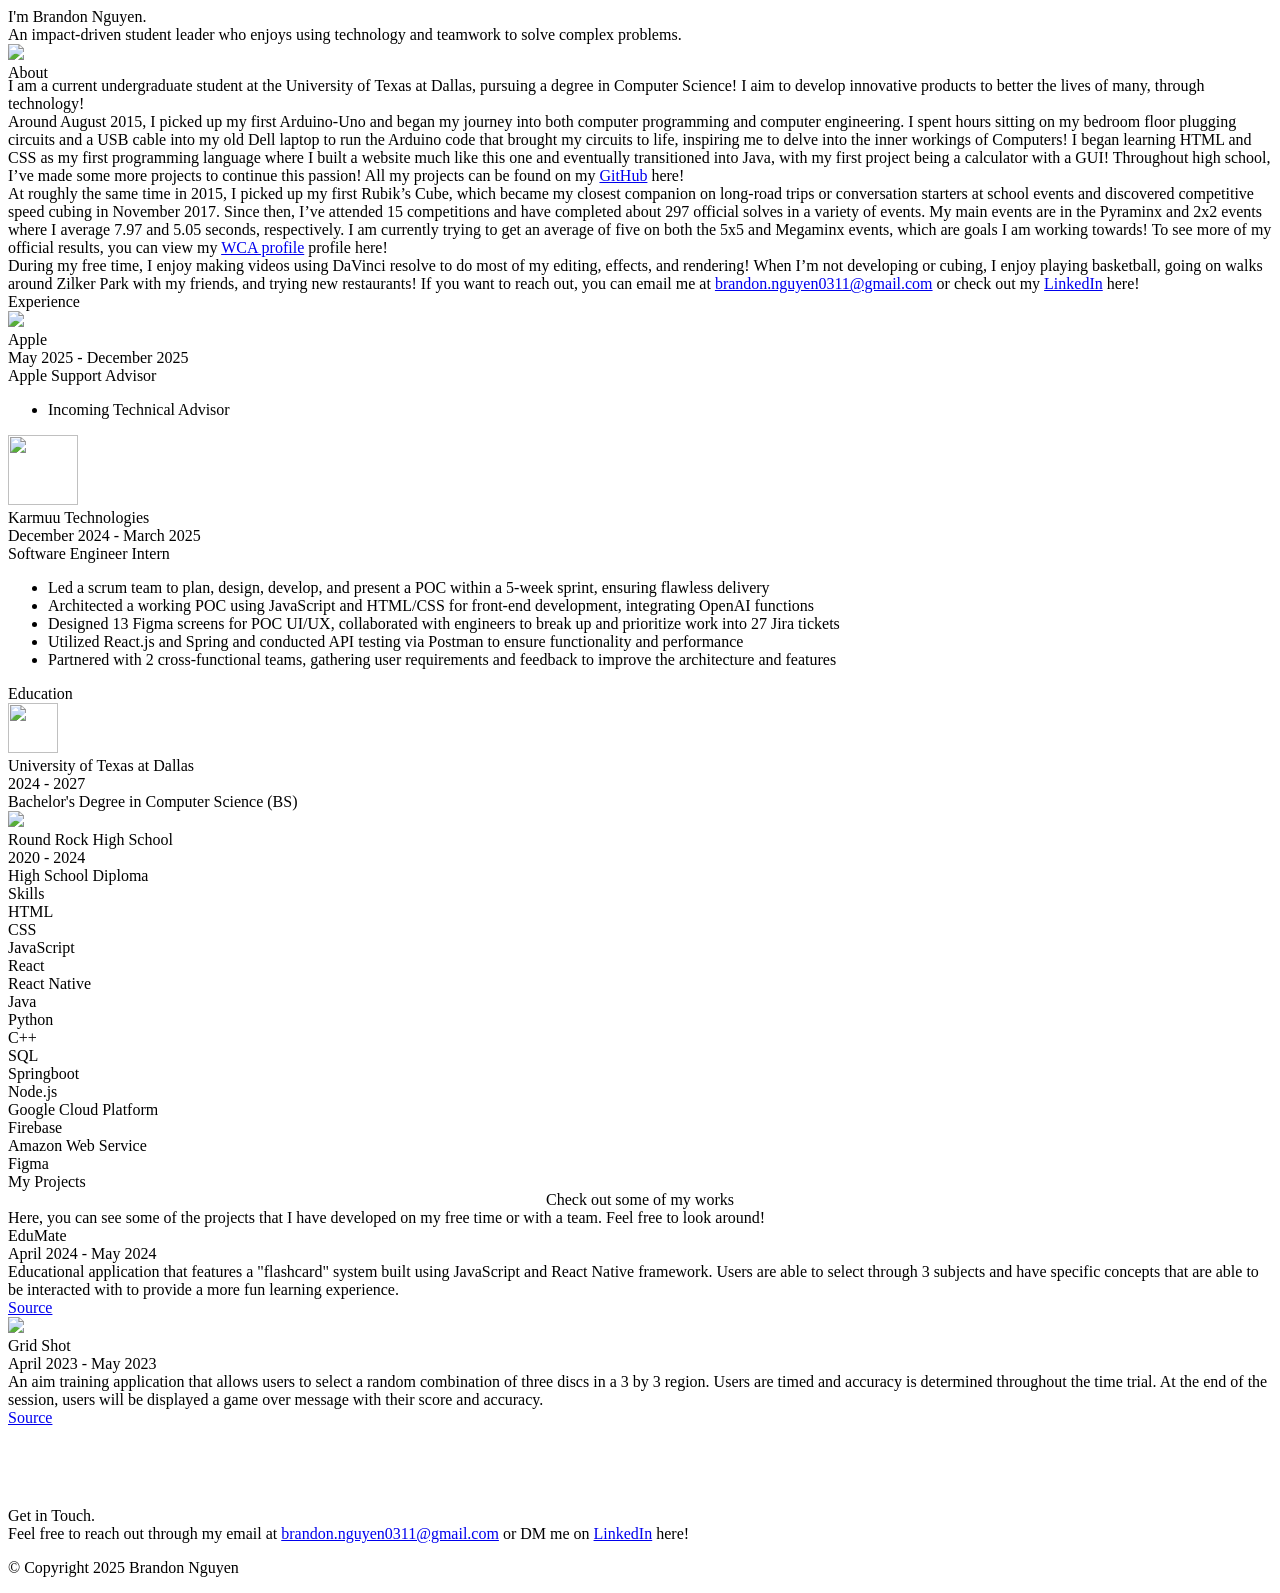
==== index.html @ 34a8ba46 "Update index.html" ====
<!DOCTYPE html>
<html lang="en">
<head>
  <meta charset="UTF-8" />
  <meta name="viewport" content="width=device-width, initial-scale=1.0" />
  <meta http-equiv="X-UA-Compatible" content="IE=edge" />
  <title>Brandon's Website</title>
  <link rel="stylesheet" href="styles.css" />
  <link rel="preconnect" href="https://fonts.googleapis.com">
<link rel="preconnect" href="https://fonts.gstatic.com" crossorigin>
<link href="https://fonts.googleapis.com/css2?family=Geist:wght@100..900&family=Inter:ital,opsz,wght@0,14..32,100..900;1,14..32,100..900&family=Playwrite+IT+Trad:wght@100..400&family=Roboto:ital,wght@0,100..900;1,100..900&display=swap" rel="stylesheet">

<body>

  <div class="about">

    <div class="enclosedAbout">
        <div class="boxed">
            <div class="aboutHeader">
                I'm Brandon Nguyen.
            </div>
            
            <div class="brief">
                An impact-driven student leader who enjoys using technology and teamwork to solve complex problems.
            </div>
        </div>

        <div class="photo">
            <img src="myimage.jpg" width = "300" class="photo">
        </div>
    </div>

    <div class="header" style="margin-bottom: -.3rem;">
        About
    </div>

    <div class="aboutMe">
        I am a current undergraduate student at the University of Texas at Dallas, pursuing a degree in 
        Computer Science! I aim to develop innovative products to better the lives of many, through technology!
    </div>

    <div class="aboutMe">
        Around August 2015, I picked up my first Arduino-Uno and began my journey into both computer programming and 
        computer engineering. I spent hours sitting on my bedroom floor plugging circuits and a USB cable into my old 
        Dell laptop to run the Arduino code that brought my circuits to life, inspiring me to delve into the inner workings 
        of Computers! I began learning HTML and CSS as my first programming language where I built a website much like this 
        one and eventually transitioned into Java, with my first project being a calculator with a GUI! Throughout high school, 
        I’ve made some more projects to continue this passion! All my projects can be found on my <a href="https://github.com/brandonnguyen11">GitHub</a> here!

    </div>

    <div class="aboutMe">
        At roughly the same time in 2015, I picked up my first Rubik’s Cube, which became my closest companion on long-road trips 
or conversation starters at school events and discovered competitive speed cubing in November 2017. Since then, I’ve attended 15 
competitions and have completed about 297 official solves in a variety of events. My main events are in the Pyraminx and 2x2 events 
where I average 7.97 and 5.05 seconds, respectively. I am currently trying to get an average of five on both the 5x5 and Megaminx events, 
which are goals I am working towards! To see more of my official results, you can view my <a href="https://www.worldcubeassociation.org/persons/2017NGUY43">WCA profile</a> profile here!

    </div>

    <div class="aboutMe">
        During my free time, I enjoy making videos using DaVinci resolve to do most of my editing, effects, and rendering! 
When I’m not developing or cubing, I enjoy playing basketball, going on walks around Zilker Park with my friends, and trying new restaurants!
If you want to reach out, you can email me at <a href="mailto:brandon.nguyen0311@gmail.com">brandon.nguyen0311@gmail.com</a> or check out my <a href="https://www.linkedin.com/in/brandonnguyentx">LinkedIn</a> here!  
    </div>


  </div>


    <div class="section-container">
        <div class="header">
            Experience
        </div>

        <div class="workExperience">
            <div class="companyLogo">
                <img src="Apple-Logosu.jpg" width="70" >
            </div>
            <div class="stack">
                <div class="workHeader">
                    <div class="companyName">
                        Apple
                    </div>

                    <div class="timeWorked">
                        May 2025 - December 2025
                    </div>
                </div> 

                <div class="role">
                    Apple Support Advisor
                </div>

                <div class="jobDetails">
                    <ul class="clean-bullets">
                        <li>Incoming Technical Advisor</li>
                </div>
            </div>
        </div>

        <div class="workExperience">
            <div class="companyLogo">
                <img src="karmuulogo.jpg" width="70" height="70">
            </div>
            <div class="stack">
                <div class="workHeader">
                    <div class="companyName">
                        Karmuu Technologies
                    </div>

                    <div class="timeWorked">
                        December 2024 - March 2025
                    </div>
                </div> 

                <div class="role">
                    Software Engineer Intern
                </div>
                
                <div class="jobDetails">
                    <ul class="clean-bullets">
                        <li>Led a scrum team to plan, design, develop, and present a POC within a 5-week sprint, ensuring flawless delivery</li>
                        <li>Architected a working POC using JavaScript and HTML/CSS for front-end development, integrating OpenAI functions</li>
                        <li>Designed 13 Figma screens for POC UI/UX, collaborated with engineers to break up and prioritize work into 27 Jira tickets</li>
                        <li>Utilized React.js and Spring and conducted API testing via Postman to ensure functionality and performance</li>
                        <li>Partnered with 2 cross-functional teams, gathering user requirements and feedback to improve the architecture and features </li>
                    </ul>
                </div>

            </div>
        </div>
    </div>




    <div class="section-container">
        <div class="header">
            Education
        </div>

        <div class="workExperience">
            <div class="companyLogo">
                <img src="utdlogo3.png" width="50" height="50" class="utd-logo">
            </div>
            <div class="stack">
                <div class="workHeader">
                    <div class="companyName">
                        University of Texas at Dallas
                    </div>

                    <div class="timeWorked">
                        2024 - 2027
                    </div>
                </div> 

                <div class="role">
                    Bachelor's Degree in Computer Science (BS)
                </div>
            </div>
        </div>
        
        <div class="workExperience">
            <div class="companyLogo">
                <img src="rrhslogo.jpg" width="70" >
            </div>
            <div class="stack">
                <div class="workHeader">
                    <div class="companyName">
                        Round Rock High School
                    </div>

                    <div class="timeWorked">
                        2020 - 2024
                    </div>
                </div> 

                <div class="role">
                    High School Diploma
                </div>
            </div>
        </div>
    </div>
<div class="section-container">
  <div class="header">
    Skills
  </div>

  <!-- <div class="boxed-header" style="margin-top: 1rem;">Front-End</div> -->
    <div class="skill-container-wrapper">
        <div class="skill-container1">
            <div class="skill1" style="width: 80px">HTML</div>
        </div>
        <div class="skill-container1">
            <div class="skill1" style="width: 75px">CSS</div>
        </div>
        <div class="skill-container1">
            <div class="skill1">JavaScript</div>
        </div>
        <div class="skill-container1">
            <div class="skill1" style="width: 75px">React</div>
        </div>
        <div class="skill-container1">
            <div class="skill1">React Native</div>
        </div>
        

        

    </div>
    <!-- <div class="skill-container">
        <div class="skill">HTML</div>
        <div class="progress-bar">
            <div class="progress-fill" style="width: 87%;"></div>
        </div>
    </div>

    <div class="skill-container">
        <div class="skill">JavaScript</div>
        <div class="progress-bar"><div class="progress-fill" style="width: 63%;"></div></div>
    </div>

    <div class="skill-container">
        <div class="skill">CSS</div>
        <div class="progress-bar"><div class="progress-fill" style="width: 87%;"></div></div>
    </div>

    <div class="skill-container">
        <div class="skill">React</div>
        <div class="progress-bar"><div class="progress-fill" style="width: 90%;"></div></div>
    </div>

    <div class="skill-container">
        <div class="skill">React Native</div>
        <div class="progress-bar"><div class="progress-fill" style="width: 65%;"></div></div>
    </div> -->

  <!-- <div class="boxed-header" style="margin-top: 3rem;">Back-End</div> -->
    <div class="skill-container-wrapper">
        <div class="skill-container1">
            <div class="skill1" style="width: 75px">Java</div>
        </div>

        <div class="skill-container1">
            <div class="skill1" style="width: 90px">Python</div>
        </div>
        <div class="skill-container1">
            <div class="skill1" style="width: 75px">C++</div>
        </div>
        <div class="skill-container1">
            <div class="skill1" style="width: 60px">SQL</div>
        </div>
        <div class="skill-container1">
            <div class="skill1">Springboot</div>
        </div>

        <div class="skill-container1">
            <div class="skill1" style="width: 80px">Node.js</div>
        </div>

        <!-- <div class="skill-container-wrapper"> -->
            <div class="skill-container1">
                <div class="skill2">Google Cloud Platform</div>
            </div>
            <div class="skill-container1">
                <div class="skill2" style="width: 100px">Firebase</div>
            </div>
            <div class="skill-container1">
                <div class="skill2">Amazon Web Service</div>
            </div>
            <div class="skill-container1">
        <div class="skill1" style="width: 75px">Figma</div>
    </div>
        <!-- </div> -->
     </div>

    <!-- <div class="skill-container">
        <div class="skill">Java</div>
        <div class="progress-bar"><div class="progress-fill" style="width: 82%;"></div></div>
    </div>

    <div class="skill-container">
        <div class="skill">Python</div>
        <div class="progress-bar"><div class="progress-fill" style="width: 52%;"></div></div>
    </div>

    <div class="skill-container">
        <div class="skill">C++</div>
        <div class="progress-bar"><div class="progress-fill" style="width: 35%;"></div></div>
    </div>

    <div class="skill-container">
        <div class="skill">SQL</div>
        <div class="progress-bar"><div class="progress-fill" style="width: 45%;"></div></div>
    </div>

    <div class="skill-container">
        <div class="skill">SpringBoot</div>
        <div class="progress-bar"><div class="progress-fill" style="width: 52%;"></div></div>
    </div> -->

    <!-- language-side -->
    <!-- <div class="boxed-header" style="margin-top: 3rem;">Deployment</div> -->
    <!-- <div class="skill-container-wrapper">
        <div class="skill-container1">
            <div class="skill2">Google Cloud Platform</div>
        </div>
        <div class="skill-container1">
            <div class="skill2">Firebase</div>
        </div>
        <div class="skill-container1">
            <div class="skill2">Amazon Web Service</div>
        </div>
    </div> -->
        <!-- <div class="skill-container">
            <div class="skill">Google Cloud Platform</div>
            <div class="progress-bar"><div class="progress-fill" style="width: 67%;"></div></div>
        </div>

        <div class="skill-container">
            <div class="skill">Google Firebase</div>
            <div class="progress-bar"><div class="progress-fill" style="width: 51%;"></div></div>
        </div>

        <div class="skill-container">
            <div class="skill">Amazon Web Service</div>
            <div class="progress-bar"><div class="progress-fill" style="width: 41%;"></div></div>
        </div>-->

    <!-- <div class="boxed-header" style="margin-top: 3rem;">Design</div>  -->
    <!-- <div class="skill-container-wrapper">
    <div class="skill-container1">
        <div class="skill1">Figma</div>
    </div>
    </div> -->
    </div>
</div>

    <div class="boxed-header">My Projects</div>
    <div class="description-header" style="text-align: center;">Check out some of my works</div>
    <div class="description"> Here, you can see some of the projects that I have 
        developed on my free time or with a team. Feel free to look around!</div>
    
    <div class="project-container">
        <div class="project-image">

        </div>

        <div class="project-name"> EduMate </div>
        <div class="project-date"> April 2024 - May 2024 </div>
    
        <div class= "project-description">Educational application that features a "flashcard" system built using JavaScript and React Native framework. Users are able to select through 3 subjects and have specific concepts that are able to be interacted with to provide a more fun learning experience.</div>
            <div class="project-tab-boxes">
                <!-- <a href="https://yourprojectwebsite.com" class="project-button" target="_blank">Website</a> -->
                <a href="https://github.com/brandonnguyen11/EduMate" class="project-button" target="_blank">Source</a>
            </div>

    </div>

    <div class="project-container">
        <div class="project-image-container">
            <img src="gridshotss2 (1).png" class="project-image" >
        </div>

        <div class="project-name"> Grid Shot </div>
        <div class="project-date"> April 2023 - May 2023 </div>
    
        <div class= "project-description">An aim training application that allows users to 
            select a random combination of three discs in a 3 by 3 region. Users are timed and 
            accuracy is determined throughout the time trial. At the end of the session, users 
            will be displayed a game over message with their score and accuracy.</div>
            <div class="project-tab-boxes">
                <!-- <a href="https://yourprojectwebsite.com" class="project-button" target="_blank">Website</a> -->
                <a href="https://github.com/brandonnguyen11/Grid-Shot" class="project-button" target="_blank">Source</a>
            </div>

    </div>



    <div class="description-header" style="margin-top: 5rem;">Get in Touch.</div>
    <div class="description"> Feel free to reach out through my email at <a href="mailto:brandon.nguyen0311@gmail.com">brandon.nguyen0311@gmail.com</a> or DM me on <a href="https://www.linkedin.com/in/brandon-nguyen-2b76b9275">LinkedIn</a> here! </div>
    
  <footer>
    <p>&copy; Copyright 2025 Brandon Nguyen</p>
  </footer>

  <script src="script.js"></script>
</body>
</html>
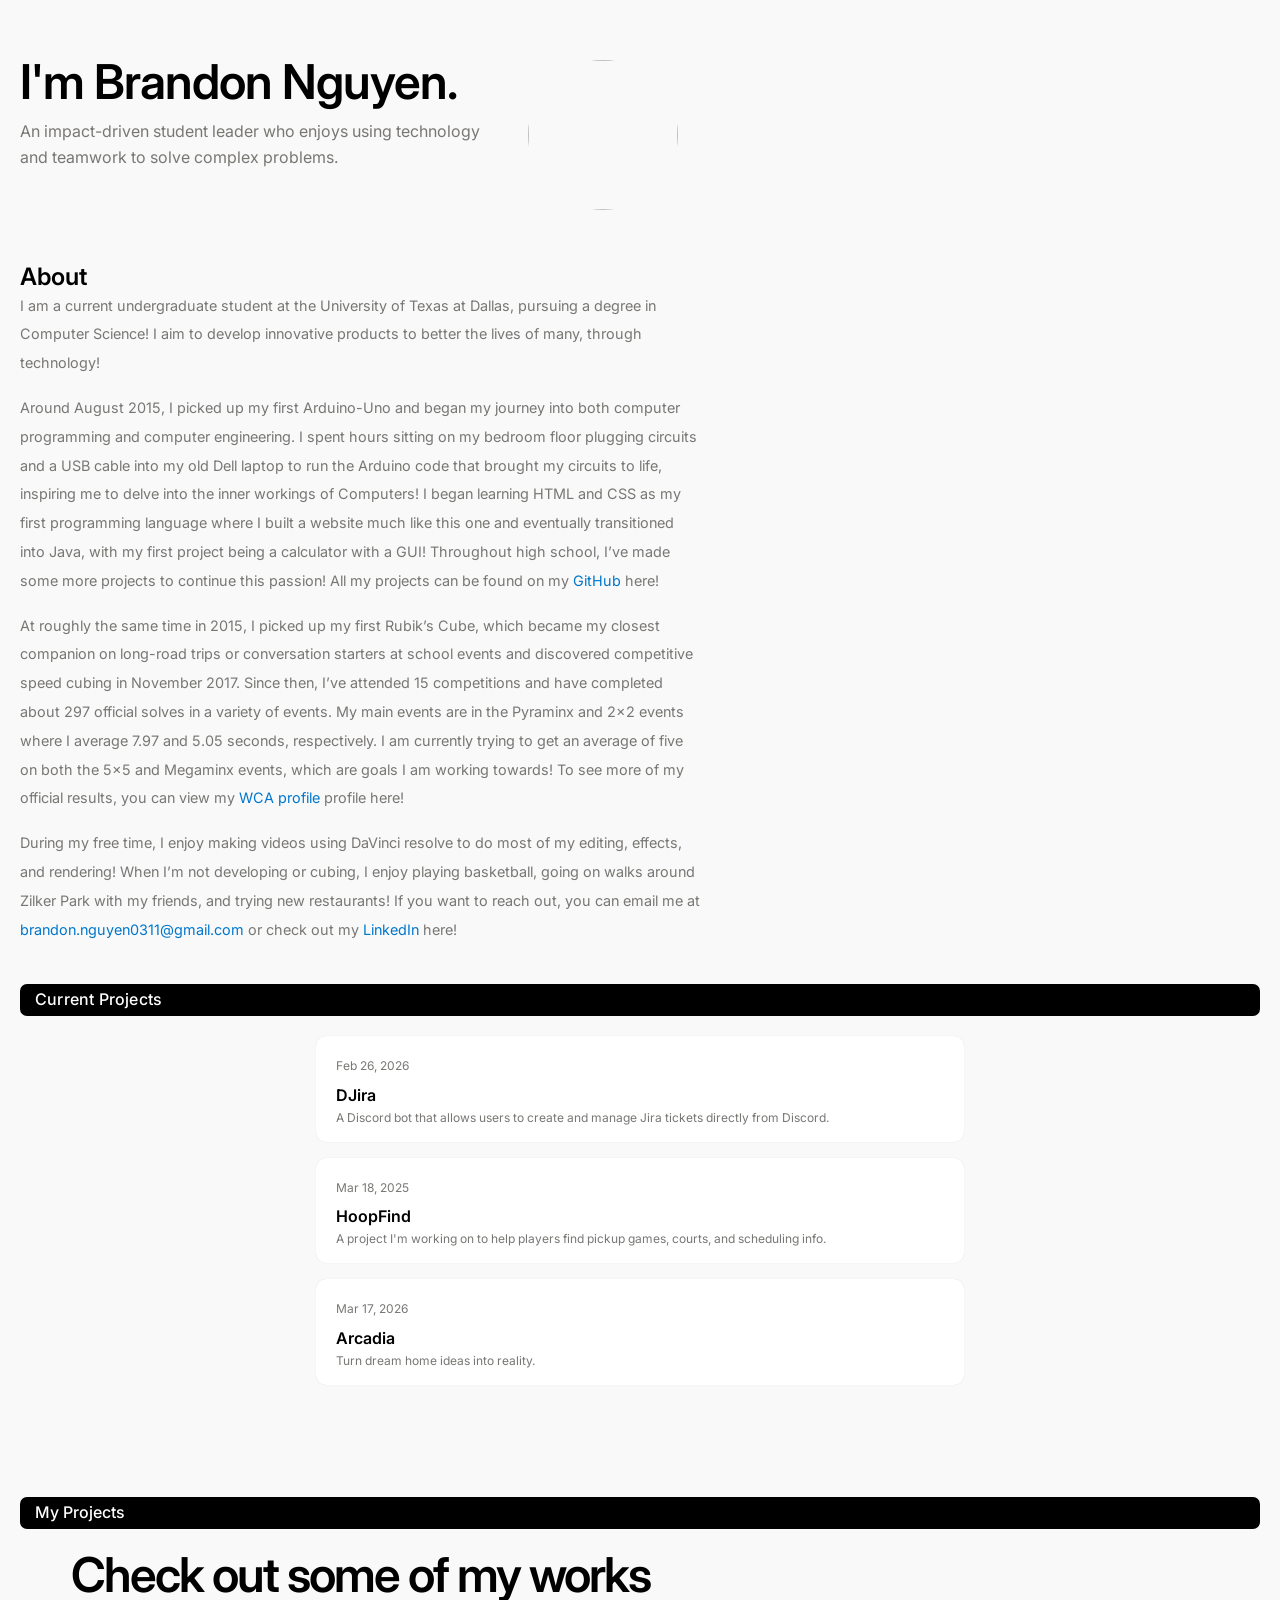
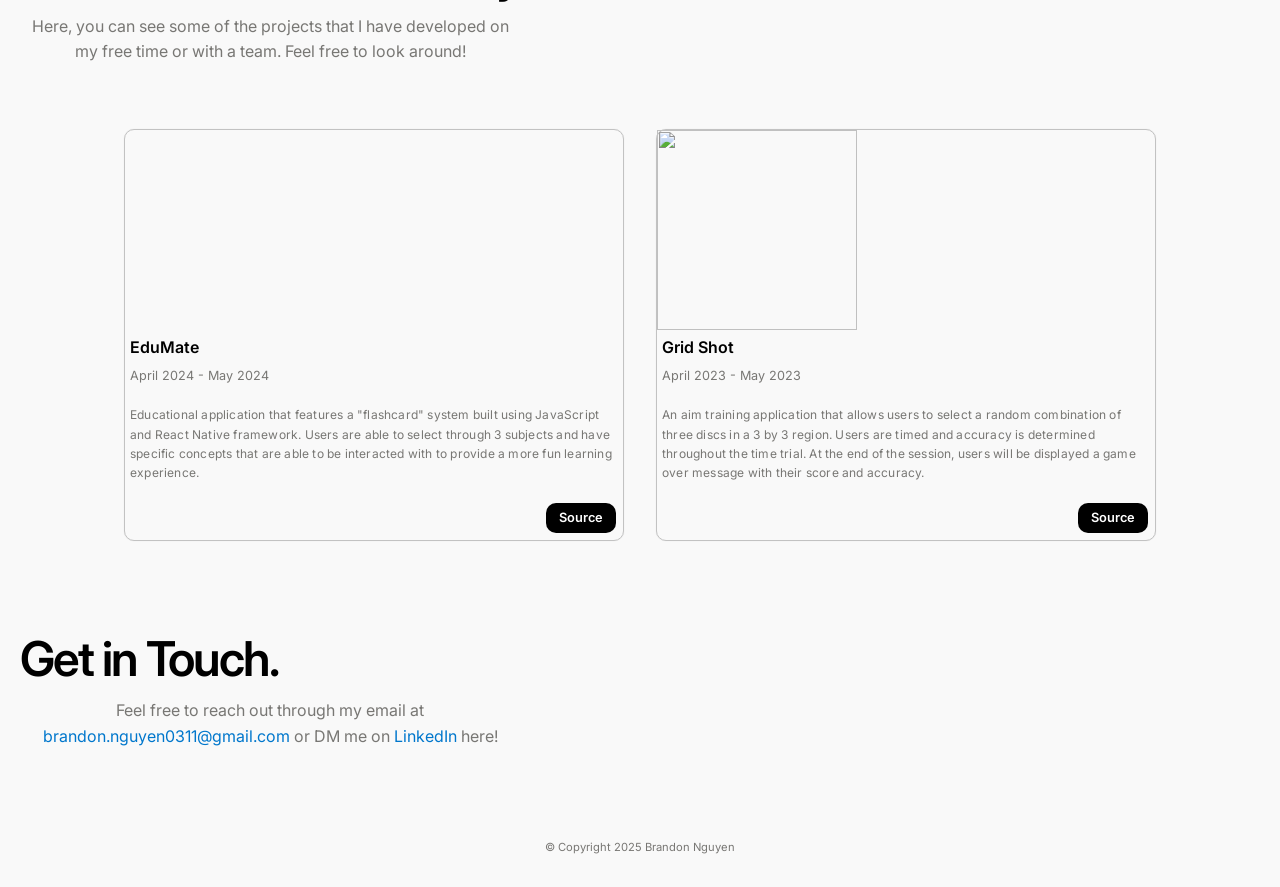
==== commit 864089c8: "updated some code" ====
--- a/index.html
+++ b/index.html
@@ -68,7 +68,56 @@
   </div>
 
 
-    <div class="section-container">
+    <div class="boxed-header current-projects-header" style="margin-top: 2.5rem;">Current Projects</div>
+    <div class="current-projects-wrapper">
+        <a class="current-project-card" href="distributed-training-checkpoints.html">
+            <div class="current-project-card-top">
+                <!-- <span class="current-project-pill">SYSTEMS</span> -->
+                <span class="current-project-card-date">Feb 26, 2026</span>
+            </div>
+
+            <div class="current-project-card-title">DJira</div>
+            <div class="current-project-card-summary">
+                A Discord bot that allows users to create and manage Jira tickets directly from Discord.
+            </div>
+
+            <!-- <div class="current-project-card-footer">Open Outline</div> -->
+        </a>
+
+        <a class="current-project-card" href="hoopfind.html">
+            <div class="current-project-card-top">
+                <!-- <span class="current-project-pill">SYSTEMS</span> -->
+                <span class="current-project-card-date">Mar 18, 2025
+
+                </span>
+            </div>
+
+            <div class="current-project-card-title">HoopFind</div>
+            <div class="current-project-card-summary">
+                A project I'm working on to help players find pickup games, courts, and scheduling info.
+            </div>
+
+            <!-- <div class="current-project-card-footer">Open Outline</div> -->
+        </a>
+
+        <a class="current-project-card" href="arcadia.html">
+            <div class="current-project-card-top">
+                <!-- <span class="current-project-pill">SYSTEMS</span> -->
+                <span class="current-project-card-date">Mar 17, 2026
+            </div>
+
+            <div class="current-project-card-title">Arcadia</div>
+            <div class="current-project-card-summary">
+                Turn dream home ideas into reality.
+            </div>
+
+            <!-- <div class="current-project-card-footer">Open Outline</div> -->
+        </a>
+    </div>
+
+    
+
+    <!-- <div class="section-container">
         <div class="header">
             Experience
         </div>
@@ -130,12 +179,12 @@
 
             </div>
         </div>
-    </div>
-
-
-
-
-    <div class="section-container">
+    </div> -->
+
+
+
+
+    <!-- <div class="section-container">
         <div class="header">
             Education
         </div>
@@ -187,8 +236,8 @@
     Skills
   </div>
 
-  <!-- <div class="boxed-header" style="margin-top: 1rem;">Front-End</div> -->
-    <div class="skill-container-wrapper">
+  <div class="boxed-header" style="margin-top: 1rem;">Front-End</div> -->
+    <!-- <div class="skill-container-wrapper">
         <div class="skill-container1">
             <div class="skill1" style="width: 80px">HTML</div>
         </div>
@@ -208,7 +257,7 @@
 
         
 
-    </div>
+    </div> -->
     <!-- <div class="skill-container">
         <div class="skill">HTML</div>
         <div class="progress-bar">
@@ -237,7 +286,7 @@
     </div> -->
 
   <!-- <div class="boxed-header" style="margin-top: 3rem;">Back-End</div> -->
-    <div class="skill-container-wrapper">
+    <!-- <div class="skill-container-wrapper">
         <div class="skill-container1">
             <div class="skill1" style="width: 75px">Java</div>
         </div>
@@ -259,7 +308,7 @@
             <div class="skill1" style="width: 80px">Node.js</div>
         </div>
 
-        <!-- <div class="skill-container-wrapper"> -->
+        <div class="skill-container-wrapper">
             <div class="skill-container1">
                 <div class="skill2">Google Cloud Platform</div>
             </div>
@@ -271,9 +320,9 @@
             </div>
             <div class="skill-container1">
         <div class="skill1" style="width: 75px">Figma</div>
-    </div>
+    </div> -->
         <!-- </div> -->
-     </div>
+     <!-- </div> -->
 
     <!-- <div class="skill-container">
         <div class="skill">Java</div>
@@ -334,47 +383,49 @@
         <div class="skill1">Figma</div>
     </div>
     </div> -->
-    </div>
-</div>
+    <!-- </div>
+</div> -->
 
     <div class="boxed-header">My Projects</div>
     <div class="description-header" style="text-align: center;">Check out some of my works</div>
     <div class="description"> Here, you can see some of the projects that I have 
         developed on my free time or with a team. Feel free to look around!</div>
     
-    <div class="project-container">
-        <div class="project-image">
-
-        </div>
-
-        <div class="project-name"> EduMate </div>
-        <div class="project-date"> April 2024 - May 2024 </div>
-    
-        <div class= "project-description">Educational application that features a "flashcard" system built using JavaScript and React Native framework. Users are able to select through 3 subjects and have specific concepts that are able to be interacted with to provide a more fun learning experience.</div>
-            <div class="project-tab-boxes">
-                <!-- <a href="https://yourprojectwebsite.com" class="project-button" target="_blank">Website</a> -->
-                <a href="https://github.com/brandonnguyen11/EduMate" class="project-button" target="_blank">Source</a>
-            </div>
-
-    </div>
-
-    <div class="project-container">
-        <div class="project-image-container">
-            <img src="gridshotss2 (1).png" class="project-image" >
-        </div>
-
-        <div class="project-name"> Grid Shot </div>
-        <div class="project-date"> April 2023 - May 2023 </div>
-    
-        <div class= "project-description">An aim training application that allows users to 
-            select a random combination of three discs in a 3 by 3 region. Users are timed and 
-            accuracy is determined throughout the time trial. At the end of the session, users 
-            will be displayed a game over message with their score and accuracy.</div>
-            <div class="project-tab-boxes">
-                <!-- <a href="https://yourprojectwebsite.com" class="project-button" target="_blank">Website</a> -->
-                <a href="https://github.com/brandonnguyen11/Grid-Shot" class="project-button" target="_blank">Source</a>
-            </div>
-
+    <div class="projects-grid">
+        <div class="project-container">
+            <div class="project-image">
+
+            </div>
+
+            <div class="project-name"> EduMate </div>
+            <div class="project-date"> April 2024 - May 2024 </div>
+        
+            <div class= "project-description">Educational application that features a "flashcard" system built using JavaScript and React Native framework. Users are able to select through 3 subjects and have specific concepts that are able to be interacted with to provide a more fun learning experience.</div>
+                <div class="project-tab-boxes">
+                    <!-- <a href="https://yourprojectwebsite.com" class="project-button" target="_blank">Website</a> -->
+                    <a href="https://github.com/brandonnguyen11/EduMate" class="project-button" target="_blank">Source</a>
+                </div>
+
+        </div>
+
+        <div class="project-container">
+            <div class="project-image-container">
+                <img src="gridshotss2 (1).png" class="project-image" >
+            </div>
+
+            <div class="project-name"> Grid Shot </div>
+            <div class="project-date"> April 2023 - May 2023 </div>
+        
+            <div class= "project-description">An aim training application that allows users to 
+                select a random combination of three discs in a 3 by 3 region. Users are timed and 
+                accuracy is determined throughout the time trial. At the end of the session, users 
+                will be displayed a game over message with their score and accuracy.</div>
+                <div class="project-tab-boxes">
+                    <!-- <a href="https://yourprojectwebsite.com" class="project-button" target="_blank">Website</a> -->
+                    <a href="https://github.com/brandonnguyen11/Grid-Shot" class="project-button" target="_blank">Source</a>
+                </div>
+
+        </div>
     </div>
 
 
@@ -386,6 +437,39 @@
     <p>&copy; Copyright 2025 Brandon Nguyen</p>
   </footer>
 
+  <script>
+    (function () {
+      var KEY = "returnScrollY";
+
+      // Restore scroll position when returning from a project outline page.
+      window.addEventListener("load", function () {
+        var raw = sessionStorage.getItem(KEY);
+        if (raw === null) return;
+
+        sessionStorage.removeItem(KEY);
+        var y = parseInt(raw, 10);
+        if (isNaN(y)) return;
+
+        // Two frames to ensure layout is ready before scrolling.
+        requestAnimationFrame(function () {
+          requestAnimationFrame(function () {
+            window.scrollTo(0, y);
+          });
+        });
+      });
+
+      // Save scroll position before navigating away.
+      document.addEventListener("DOMContentLoaded", function () {
+        var cards = document.querySelectorAll(".current-project-card");
+        cards.forEach(function (card) {
+          card.addEventListener("click", function () {
+            sessionStorage.setItem(KEY, String(window.scrollY || window.pageYOffset || 0));
+          });
+        });
+      });
+    })();
+  </script>
+
   <script src="script.js"></script>
 </body>
 </html>
--- a/styles.css
+++ b/styles.css
@@ -0,0 +1,738 @@
+/* Reset some default styles */
+* {
+    margin: 0;
+    padding: 0;
+    box-sizing: border-box;
+    font-family: "Inter", -apple-system, BlinkMacSystemFont, "Segoe UI", Roboto, Helvetica, Arial, sans-serif !important;
+  }
+  
+  body {
+    font-family: "Inter", -apple-system, BlinkMacSystemFont, "Segoe UI", Roboto, Helvetica, Arial, sans-serif;
+    font-weight: 400;
+    line-height: 1.6;
+    background-color: #f9f9f9;
+    color: #787774;
+    padding: 20px;
+  }
+  
+  main {
+    margin: 20px 0;
+  }
+  
+  footer {
+    margin-top: 5rem;
+    padding: 10px;
+    text-align: center;
+    font-weight: 400;
+    font-family: "Inter", sans-serif;
+    font-size: .7rem;
+    color: #787774;
+    
+  }
+  
+  /* Responsive tweaks */
+  @media (max-width: 600px) {
+    body {
+      padding: 10px;
+    }
+  
+    header, footer {
+      padding: 15px;
+    }
+  }
+.about{
+    margin-top: 2.5rem;
+    min-width: 300px;
+    max-width: 680px;
+    justify-self: center;
+
+}
+
+.aboutHeader {
+    color:rgb(0, 0, 0);
+    font-weight: 600;
+    font-family: "Inter", sans-serif;
+    font-size: 3rem;
+    /* border: 2px solid #b72222; */
+    line-height: 2.8rem;
+    letter-spacing: -1px;
+
+}
+
+.aboutMe {
+    color: #787774;
+    font-weight: 400;
+    font-family: "Inter", sans-serif;
+    font-size: .9rem;
+    line-height: 1.8rem;
+    /* border: 2px solid #333333; */
+    margin-bottom: 1rem;
+    
+}
+
+.brief {
+    margin-top: .9rem;
+    font-family: "Inter", sans-serif;
+    font-size: 1rem;
+    /* border: 2px solid #696969; */
+    color: #787774;
+    font-weight: 400;
+    font-style: medium;
+
+}
+
+.enclosedAbout {
+    margin-bottom: 2.5rem;
+    width: auto;
+    /* border: 2px solid #244dad; */
+    display: flex;
+    flex-direction: row;
+    justify-self:center;
+}
+
+.boxed {
+    width: 70%;
+    /* border: 2px solid #333333; */
+}
+
+.photo {
+    width: 150px; height: 150px;
+    align-self: center;
+    justify-self: center;
+    margin-left: 1rem;
+    border-radius: 50%;
+    object-fit: cover;
+}
+
+.header {
+    margin-top: 3rem;
+    font-weight: 600;
+    font-family: "Inter", sans-serif;
+    font-size: 1.5rem;
+    color: #000000;
+    margin-bottom: .3rem;
+    text-align: left;
+    
+    
+}
+
+.section-container {
+    max-width: 680px;
+    margin: 0 auto;
+    
+    
+}
+
+.workExperience {
+    display: flex;
+    flex-direction: row;
+    /* border: 2px solid #d61e9f; */
+    margin-bottom: 1.2rem;
+    max-width: 680px;
+    min-width: 300px;
+    justify-self: center;
+    width: 100%
+}
+
+.companyLogo {
+    /* border: 2px solid #333333; */
+    justify-content: center;
+    align-content: top;
+}
+
+
+.clean-bullets {
+    list-style: none;
+    margin-left: -17px;
+  }
+  
+  .clean-bullets li {
+    position: relative;
+    padding-left: .9rem;
+    margin-bottom: 0.3rem;
+    line-height: 1.5;
+  }
+  
+  .clean-bullets li::before {
+    content: '◯'; /* hollow circle */
+    position: absolute;
+    left: 5px;
+    top: 5.5px;
+    color: #787774;
+    font-size: 0.3rem;
+    line-height: 1.5;
+  }
+
+  li {
+    font-weight: 400;
+    font-family: "Inter", sans-serif;
+    font-size: .7rem;
+    color: #787774;
+  }
+
+.companyLogo img {
+    width: 50px;
+    height: 50px;
+    border-radius: 50%;
+    object-fit: cover;
+  }
+
+  .utd-logo {
+    width: 50px;
+    height: 50px;
+    border-radius: 50%;
+    /* object-fit: cover; */
+  }
+
+.stack {
+    display: flex;
+    flex-direction: column;
+    width: 100%;
+    margin-left: .5rem;
+}
+
+
+.workHeader {
+    /* border: 2px solid #8dbd2d; */
+    display: flex;
+    flex-direction: row;
+    width: 100%;
+    justify-content: space-between;
+}
+
+.companyName {
+    /* border: 2px solid #4518c2; */
+    font-weight: 600;
+    font-family: "Inter", sans-serif;
+    font-size: .8rem;
+    color: #000;
+}
+
+.timeWorked {
+    text-align: right;
+ /* ensures it doesn't collapse too much */
+  margin-left: auto;
+    /* border: 2px solid #551358; */
+    font-weight: 600;
+    font-family: "Inter", sans-serif;
+    font-size: .8rem;
+    color: #787774;
+}
+
+
+
+.role {
+    /* border: 2px solid #750e0e; */
+    font-weight: 500;
+    font-family: "Inter", sans-serif;
+    font-size: .7rem;
+    color: #000;
+    margin-bottom: -5px;
+}
+
+.skill-container{
+    /* border: 2px solid #7cbc1c; */
+    margin-left: 1.3rem;
+
+}
+
+/* .skill1:hover{
+    background-color: #939393;
+    transition: 4ms;
+    cursor: pointer;
+} */
+
+.skill-container-wrapper {
+    /* border: 2px solid #7cbc1c;  */
+    display:flex;
+    flex-direction: row;
+    flex: 1;
+    flex-wrap: wrap;
+    max-width: 600px;
+    width: 700px;
+    align-items: center;
+    justify-content: center;
+    align-self: center;
+    justify-self: center;
+    height: auto;
+}
+
+.language-side{
+    /* border: 2px solid #2abf8d; */
+    font-weight: 600;
+    font-family: "Inter", sans-serif;
+    font-size: 1rem;
+}
+
+.skill1{
+    padding: 3px;
+    font-weight: 500;
+    font-family: "Inter", sans-serif;
+    font-size: .9rem;
+    margin-top: .3rem;
+    color: #ffffff;
+    width: 110px;
+    text-align: center;
+    border-radius: 7px;
+    background-color: #000000;
+}
+
+.skill2{
+    padding: 3px;
+    font-weight: 500;
+    font-family: "Inter", sans-serif;
+    font-size: .9rem;
+    margin-top: .3rem;
+    color: #ffffff;
+    width: 200px;
+    text-align: center;
+    border-radius: 7px;
+    background-color: #000000;
+}
+
+
+.skill-container1{
+    /* border: 2px solid #7cbc1c; */
+    margin: 4px;
+
+}
+
+.skill{
+    /* border: 2px solid #e5293f; */
+    font-weight: 500;
+    font-family: "Inter", sans-serif;
+    font-size: .9rem;
+    margin-top: .3rem;
+    color: #000000;
+}
+
+.progress-bar{
+    margin-top: .4rem;
+    width: 100%;
+    height: 2.5rem;
+    background-color: #cccccc;
+    border-radius: 10px;
+    /* border: 2px solid #351358; */
+    margin-bottom: .4rem;
+    overflow: hidden;
+}
+
+.progress-fill {
+    height: 100%;
+    background:  #3a3939; /* green gradient */
+    
+}
+
+.job-description {
+    font-weight: 500;
+    font-family: "Inter", sans-serif;
+    font-size: .7rem;
+    color: #000;
+    padding-left: 2px;
+}
+
+.jobDetails {
+    margin-top: 0.5rem;
+    padding-left: 1rem;
+  }
+  
+  .marker {
+    padding-left: 1rem;
+    margin-top: 0.3rem;
+    font-size: 0.95rem;
+  }
+
+.boxed-header {
+    justify-self: center;
+    margin-top: 7rem;
+    width: auto;
+    padding-left: 15px;
+    padding-right: 15px;
+    padding-top: 3px;
+    padding-bottom: 3px;
+    color: #ffffff;
+    background-color: #000000;
+    font-weight: 500;
+    font-family: "Inter", sans-serif;
+    font-size: 1rem;
+    border-radius: 7px;
+}
+
+.description-header {
+    justify-self: center;
+    align-items: center;
+    margin-top: .5rem;
+    font-weight: 600;
+    font-family: "Inter", sans-serif;
+    font-size: 3rem;
+    max-width: 680px;
+    color: #000000;
+    letter-spacing: -2px;
+}
+
+.description {
+    justify-self: center;
+    text-align: center;
+    color: #787774;
+    max-width: 500px;
+    min-width: 300px;
+    font-size: 1rem;
+    font-family: "Inter", sans-serif;
+    font-weight: 400;
+}
+
+a{
+    color: #0077cc;
+    text-decoration: none;
+}
+
+/* Projects layout: 2-up on wider screens, stacks on smaller screens */
+.projects-grid{
+    display: flex;
+    flex-wrap: wrap;
+    justify-content: center;
+    gap: 2rem;
+    max-width: 1100px;
+    padding: 0 1rem;
+    margin: 4rem auto 0;
+}
+
+.project-container{
+    margin-top: 0;
+    border-radius: 10px;
+    border: 1px solid #c2c2c2;
+    box-shadow: 0 0 1px rgba(0, 0, 0, 0.15);
+    box-sizing: border-box;
+    display: flex;
+    flex-direction: column;
+    /* Take ~half width, but allow wrapping to 1 per row */
+    flex: 1 1 calc(50% - 2rem);
+    max-width: 500px;
+    min-width: 300px;
+    padding: 0;
+}
+
+@media (max-width: 700px) {
+    .projects-grid{
+        gap: 1.5rem;
+        margin-top: 3rem;
+    }
+
+    .project-container{
+        flex: 1 1 100%;
+        max-width: 500px;
+        min-width: 0;
+    }
+}
+
+/* Current Projects (hoverable cards linking to subpages) */
+.current-projects-header{
+    justify-self: center;
+    letter-spacing: 0.2px;
+}
+
+.current-projects-wrapper{
+    max-width: 680px; /* match the About section width */
+    min-width: 300px;
+    margin: 1.25rem auto 0;
+    padding: 0 1rem;
+    display: flex;
+    flex-direction: column;
+    gap: 1rem;
+}
+
+.current-project-card{
+    display: block;
+    width: 100%;
+    text-decoration: none;
+    color: #000000;
+    cursor: pointer;
+
+    border-radius: 10px;
+    /* border: 1px solid #c2c2c2; */
+    box-shadow: 0 0 1px rgba(0, 0, 0, 0.15);
+    background-color: #ffffff;
+    padding: 1.25rem 1.25rem;
+
+    transition: transform 0.15s ease, box-shadow 0.15s ease, background-color 0.15s ease;
+}
+
+.current-project-card:hover{
+    transform: translateY(-2px);
+    box-shadow: 0 6px 20px rgba(0, 0, 0, 0.12);
+    background-color: #f7f7f7;
+}
+
+.current-project-card-top{
+    display: flex;
+    align-items: center;
+    justify-content: space-between;
+    gap: 1rem;
+}
+
+.current-project-pill{
+    display: inline-block;
+    background-color: #000000;
+    color: #ffffff;
+    font-weight: 600;
+    font-family: "Inter", sans-serif;
+    font-size: 0.7rem;
+    padding: 0.35rem 0.6rem;
+    border-radius: 4px;
+    letter-spacing: 0.2px;
+}
+
+.current-project-card-date{
+    color: #787774;
+    font-family: "Inter", sans-serif;
+    font-size: 0.75rem;
+    font-weight: 400;
+}
+
+.current-project-card-title{
+    margin-top: 0.85rem;
+    font-family: "Inter", sans-serif;
+    font-weight: 600;
+    font-size: 1rem;
+    line-height: .75;
+    /* letter-spacing: 1px; */
+}
+
+.current-project-card-summary{
+    margin-top: 0.75rem;
+    color: #787774;
+    font-family: "Inter", sans-serif;
+    font-weight: 400;
+    font-size: 0.75rem;
+    line-height: .75;
+}
+
+.current-project-card-footer{
+    margin-top: 1.1rem;
+    font-family: "Inter", sans-serif;
+    font-weight: 700;
+    font-size: 0.9rem;
+    color: #000000;
+}
+
+@media (max-width: 700px) {
+    .current-project-card-title{
+        font-size: 1.3rem;
+    }
+}
+
+.project-name{
+    /* border: 2px solid #351358; */
+    font-weight: 600;
+    font-family: "Inter", sans-serif;
+    font-size: 1rem;
+    margin-bottom: -.3rem;
+    padding: 5px;
+    color: #000000;
+
+
+}
+
+.project-date {
+    /* border: 2px solid #351358; */
+    color: #787774;
+    font-weight: 400;
+    font-family: "Inter", sans-serif;
+    font-size: .79rem;
+    margin-bottom: .6rem;
+    padding: 5px;
+}
+
+.project-description {
+    /* border: 2px solid #351358; */
+    font-weight: 400;
+    font-family: "Inter", sans-serif;
+    font-size: .75rem;
+    margin-bottom: 1rem;
+    padding: 5px;
+    color: #787774;
+    letter-spacing: .2px;
+
+}
+.project-tab-boxes {
+    /* border: 2px solid #c16c26; */
+    display: flex;
+    flex-direction: row;
+    justify-content: flex-end;
+    align-items: center;
+    gap: 0.75rem;
+    padding: 0 7px 7px 7px;
+    margin-top: auto; /* keep buttons pinned near the bottom of the card */
+}
+
+.project-button {
+    display: flex;
+    justify-content: center;
+    text-align: center;
+    align-items: center;
+    padding-left: 5px;
+    padding-right: 5px;
+    padding-top: 3px;
+    padding-bottom: 3px;
+    height: 30px;
+    width: 70px;
+    color: #ffffff;
+    background-color: #000000;
+    font-weight: 600;
+    font-family: "Inter", sans-serif;
+    font-size: .8rem;
+    border-radius: 10px;
+    transition: background-color 0.4s ease;
+  }
+  
+  .project-button:hover {
+    background-color: #a3a3a3; /* Darker indigo */
+}
+
+.project-website {
+    justify-content: center;
+    text-align: center;
+    padding-left: 5px;
+    padding-right: 5px;
+    padding-top: 3px;
+    padding-bottom: 3px;
+    height: 30px;
+    width: 70px;
+    color: #ffffff;
+    background-color: #000000;
+    font-weight: 500;
+    font-family: "Inter", sans-serif;
+    font-size: 1rem;
+    border-radius: 7px;
+}
+.project-source {
+    justify-content: center;
+    text-align: center;
+    width: 70px;
+    padding-left: 5px;
+    padding-right: 5px;
+    padding-top: 3px;
+    padding-bottom: 3px;
+    height: 30px;
+    
+    color: #ffffff;
+    background-color: #000000;
+    font-weight: 500;
+    font-family: "Inter", sans-serif;
+    font-size: 1rem;
+    border-radius: 7px;
+}
+
+.project-image {
+    
+    /* border: 1px solid #351358; */
+    height: 200px;
+    width: 200px;
+    
+}
+
+.project-image-container{
+    max-width: 200px;
+    max-height: 200px;
+    min-width: 100px;
+    min-height: 100px;
+    align-items: center;
+    justify-self: center;
+}
+
+/* Project outline subpages (Tech Stack / PRD / Tasks) */
+.project-outline-page{
+    max-width: 680px; /* match About section */
+    min-width: 300px;
+    margin: 2rem auto 0;
+    padding: 0 1rem 2rem;
+}
+
+.project-outline-back-link{
+    display: inline-block;
+    margin-bottom: 1.25rem;
+    font-family: "Inter", sans-serif;
+    font-weight: 600;
+    color: #0077cc;
+}
+
+.project-outline-meta{
+    display: flex;
+    align-items: center;
+    justify-content: space-between;
+    gap: 1rem;
+}
+
+.project-outline-pill{
+    display: inline-block;
+    background-color: #000000;
+    color: #ffffff;
+    font-weight: 700;
+    font-family: "Inter", sans-serif;
+    font-size: 0.7rem;
+    padding: 0.35rem 0.6rem;
+    border-radius: 4px;
+    letter-spacing: 0.2px;
+}
+
+.project-outline-date{
+    color: #787774;
+    font-family: "Inter", sans-serif;
+    font-weight: 400;
+    font-size: 0.75rem;
+}
+
+.project-outline-title{
+    margin-top: 0.85rem;
+    font-family: "Inter", sans-serif;
+    font-weight: 800;
+    font-size: 2.6rem;
+    line-height: 1.05;
+    letter-spacing: -1px;
+    color: #000000;
+}
+
+.project-outline-subtitle{
+    margin-top: 1rem;
+    font-family: "Inter", sans-serif;
+    font-weight: 400;
+    color: #787774;
+    font-size: 1rem;
+    line-height: 1.5;
+}
+
+.project-outline-container{
+    margin-top: 2rem;
+}
+
+.project-outline-section{
+    margin-top: 2.25rem;
+}
+
+.project-outline-section h2{
+    font-family: "Inter", sans-serif;
+    font-weight: 800;
+    font-size: 1.4rem;
+    letter-spacing: -0.5px;
+    color: #000000;
+    margin-bottom: 1rem;
+}
+
+.project-outline-section p{
+    font-family: "Inter", sans-serif;
+    font-weight: 400;
+    color: #787774;
+    font-size: 1rem;
+    line-height: 1.6;
+}
+
+.project-outline-container ul{
+    margin-left: 1.1rem;
+}
+
+.project-outline-container li{
+    font-size: 0.95rem; /* override the small global li size */
+    color: #787774;
+    font-weight: 400;
+    margin-bottom: 0.35rem;
+}
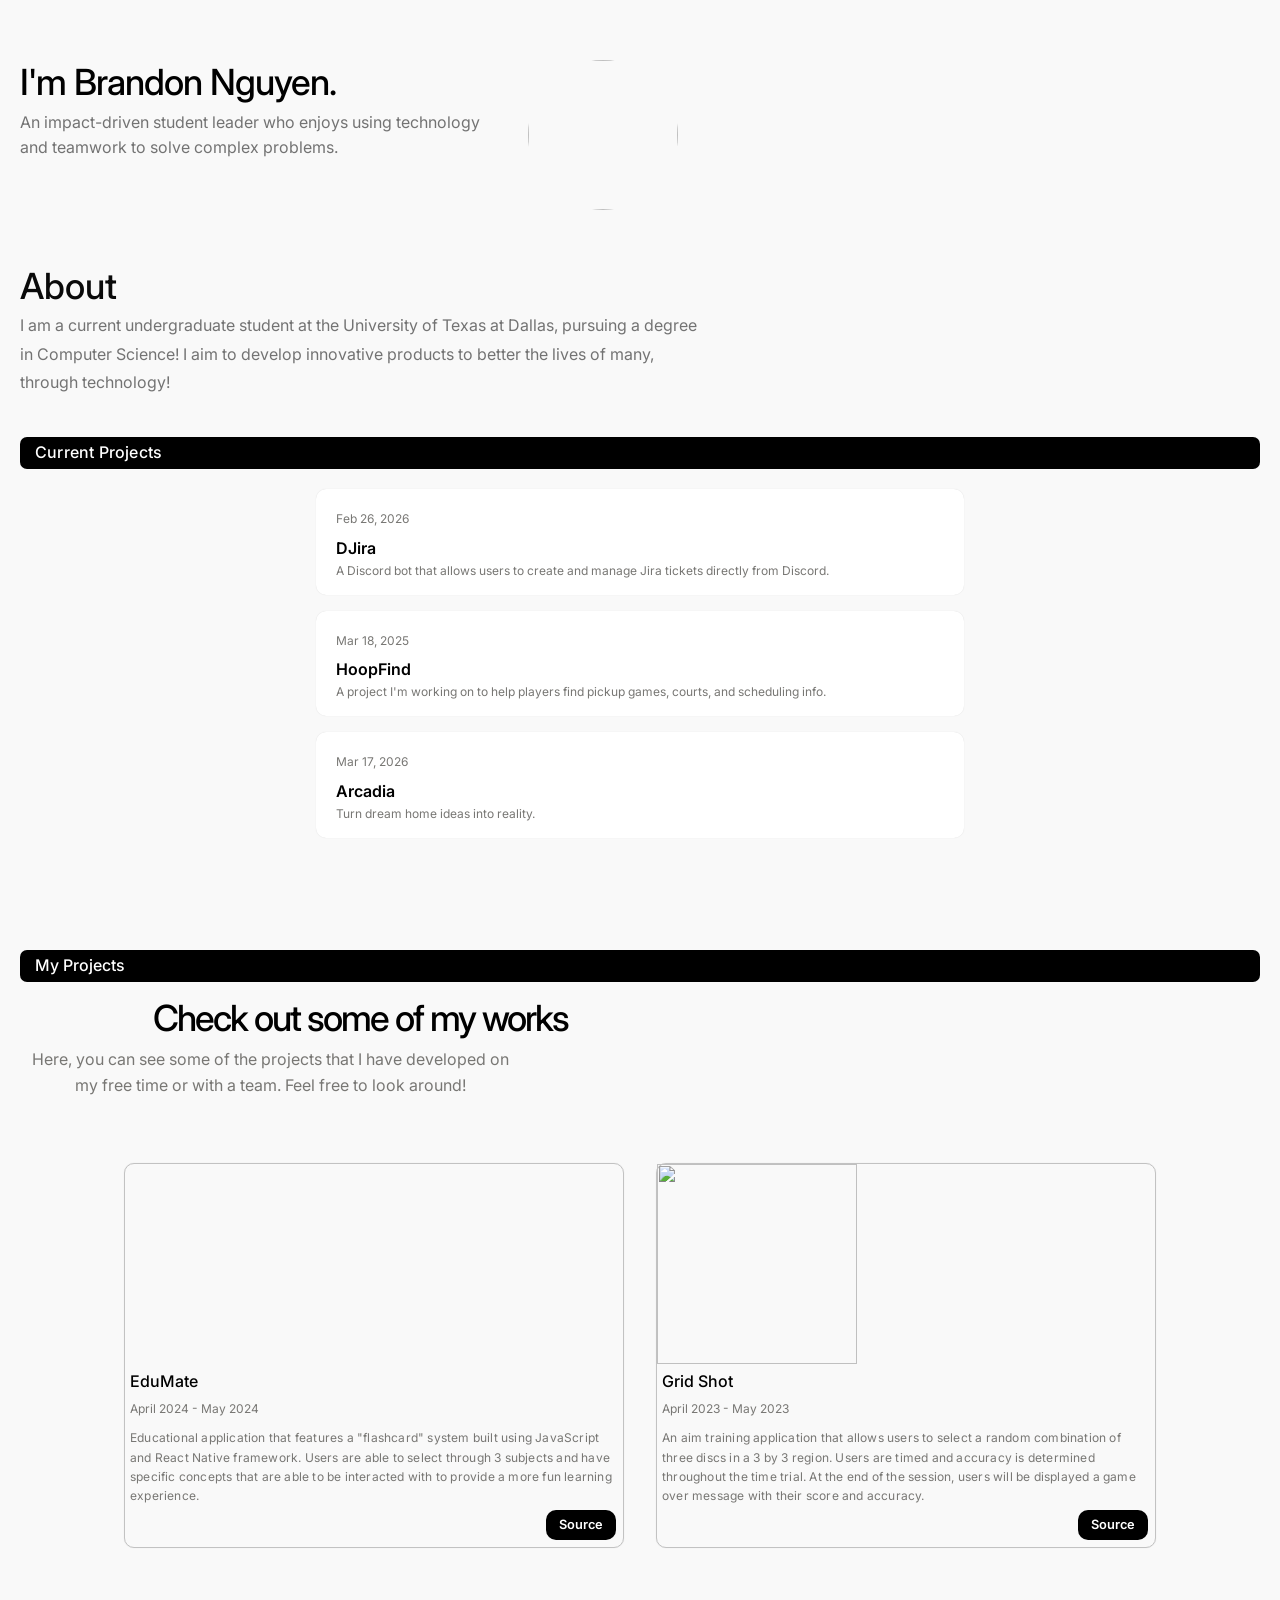
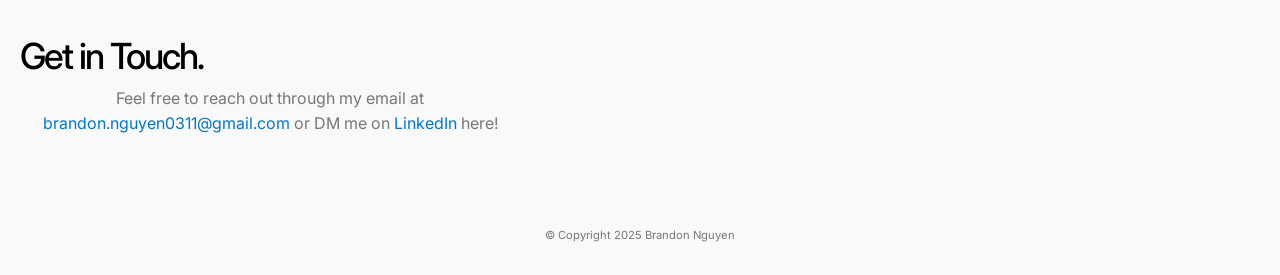
==== commit cfe4da79: "changed styling" ====
--- a/index.html
+++ b/index.html
@@ -39,7 +39,7 @@
         Computer Science! I aim to develop innovative products to better the lives of many, through technology!
     </div>
 
-    <div class="aboutMe">
+    <!-- <div class="aboutMe">
         Around August 2015, I picked up my first Arduino-Uno and began my journey into both computer programming and 
         computer engineering. I spent hours sitting on my bedroom floor plugging circuits and a USB cable into my old 
         Dell laptop to run the Arduino code that brought my circuits to life, inspiring me to delve into the inner workings 
@@ -62,7 +62,7 @@
         During my free time, I enjoy making videos using DaVinci resolve to do most of my editing, effects, and rendering! 
 When I’m not developing or cubing, I enjoy playing basketball, going on walks around Zilker Park with my friends, and trying new restaurants!
 If you want to reach out, you can email me at <a href="mailto:brandon.nguyen0311@gmail.com">brandon.nguyen0311@gmail.com</a> or check out my <a href="https://www.linkedin.com/in/brandonnguyentx">LinkedIn</a> here!  
-    </div>
+    </div> -->
 
 
   </div>
--- a/styles.css
+++ b/styles.css
@@ -50,9 +50,9 @@
 
 .aboutHeader {
     color:rgb(0, 0, 0);
-    font-weight: 600;
-    font-family: "Inter", sans-serif;
-    font-size: 3rem;
+    font-weight: 500;
+    font-family: "Geist", sans-serif;
+    font-size: 36px;
     /* border: 2px solid #b72222; */
     line-height: 2.8rem;
     letter-spacing: -1px;
@@ -60,10 +60,10 @@
 }
 
 .aboutMe {
-    color: #787774;
-    font-weight: 400;
-    font-family: "Inter", sans-serif;
-    font-size: .9rem;
+    color: lab(48.496% 0 0);
+    font-weight: 400;
+    font-family: "Geist", "Inter", -apple-system, BlinkMacSystemFont, "Segoe UI", Roboto, Helvetica, Arial, sans-serif;
+    font-size: 16px;
     line-height: 1.8rem;
     /* border: 2px solid #333333; */
     margin-bottom: 1rem;
@@ -71,11 +71,11 @@
 }
 
 .brief {
-    margin-top: .9rem;
-    font-family: "Inter", sans-serif;
-    font-size: 1rem;
+    margin-top: .3rem;
+    font-family: "Inter", sans-serif;
+    font-size: 16px;
     /* border: 2px solid #696969; */
-    color: #787774;
+    color: lab(48.496% 0 0);
     font-weight: 400;
     font-style: medium;
 
@@ -106,10 +106,10 @@
 
 .header {
     margin-top: 3rem;
-    font-weight: 600;
-    font-family: "Inter", sans-serif;
-    font-size: 1.5rem;
-    color: #000000;
+    font-weight: 500;
+    font-family: "Inter", sans-serif;
+    font-size: 36px;
+    color: lab(2.75381% 0 0);
     margin-bottom: .3rem;
     text-align: left;
     
@@ -362,11 +362,11 @@
     justify-self: center;
     align-items: center;
     margin-top: .5rem;
-    font-weight: 600;
-    font-family: "Inter", sans-serif;
-    font-size: 3rem;
+    font-weight: 500;
+    font-family: "Inter", sans-serif;
+    font-size: 36px;
     max-width: 680px;
-    color: #000000;
+    color: rgb(0, 0, 0);
     letter-spacing: -2px;
 }
 
@@ -523,7 +523,7 @@
 
 .project-name{
     /* border: 2px solid #351358; */
-    font-weight: 600;
+    font-weight: 500;
     font-family: "Inter", sans-serif;
     font-size: 1rem;
     margin-bottom: -.3rem;
@@ -538,8 +538,8 @@
     color: #787774;
     font-weight: 400;
     font-family: "Inter", sans-serif;
-    font-size: .79rem;
-    margin-bottom: .6rem;
+    font-size: .75rem;
+    /* margin-bottom: .3rem; */
     padding: 5px;
 }
 
@@ -548,7 +548,7 @@
     font-weight: 400;
     font-family: "Inter", sans-serif;
     font-size: .75rem;
-    margin-bottom: 1rem;
+    /* margin-bottom: 1rem; */
     padding: 5px;
     color: #787774;
     letter-spacing: .2px;
@@ -656,6 +656,15 @@
     color: #0077cc;
 }
 
+.project-outline-github-link{
+    display: inline-block;
+    margin-top: 0.65rem;
+    margin-bottom: 1.25rem;
+    font-family: "Inter", sans-serif;
+    font-weight: 600;
+    color: #0077cc;
+}
+
 .project-outline-meta{
     display: flex;
     align-items: center;
